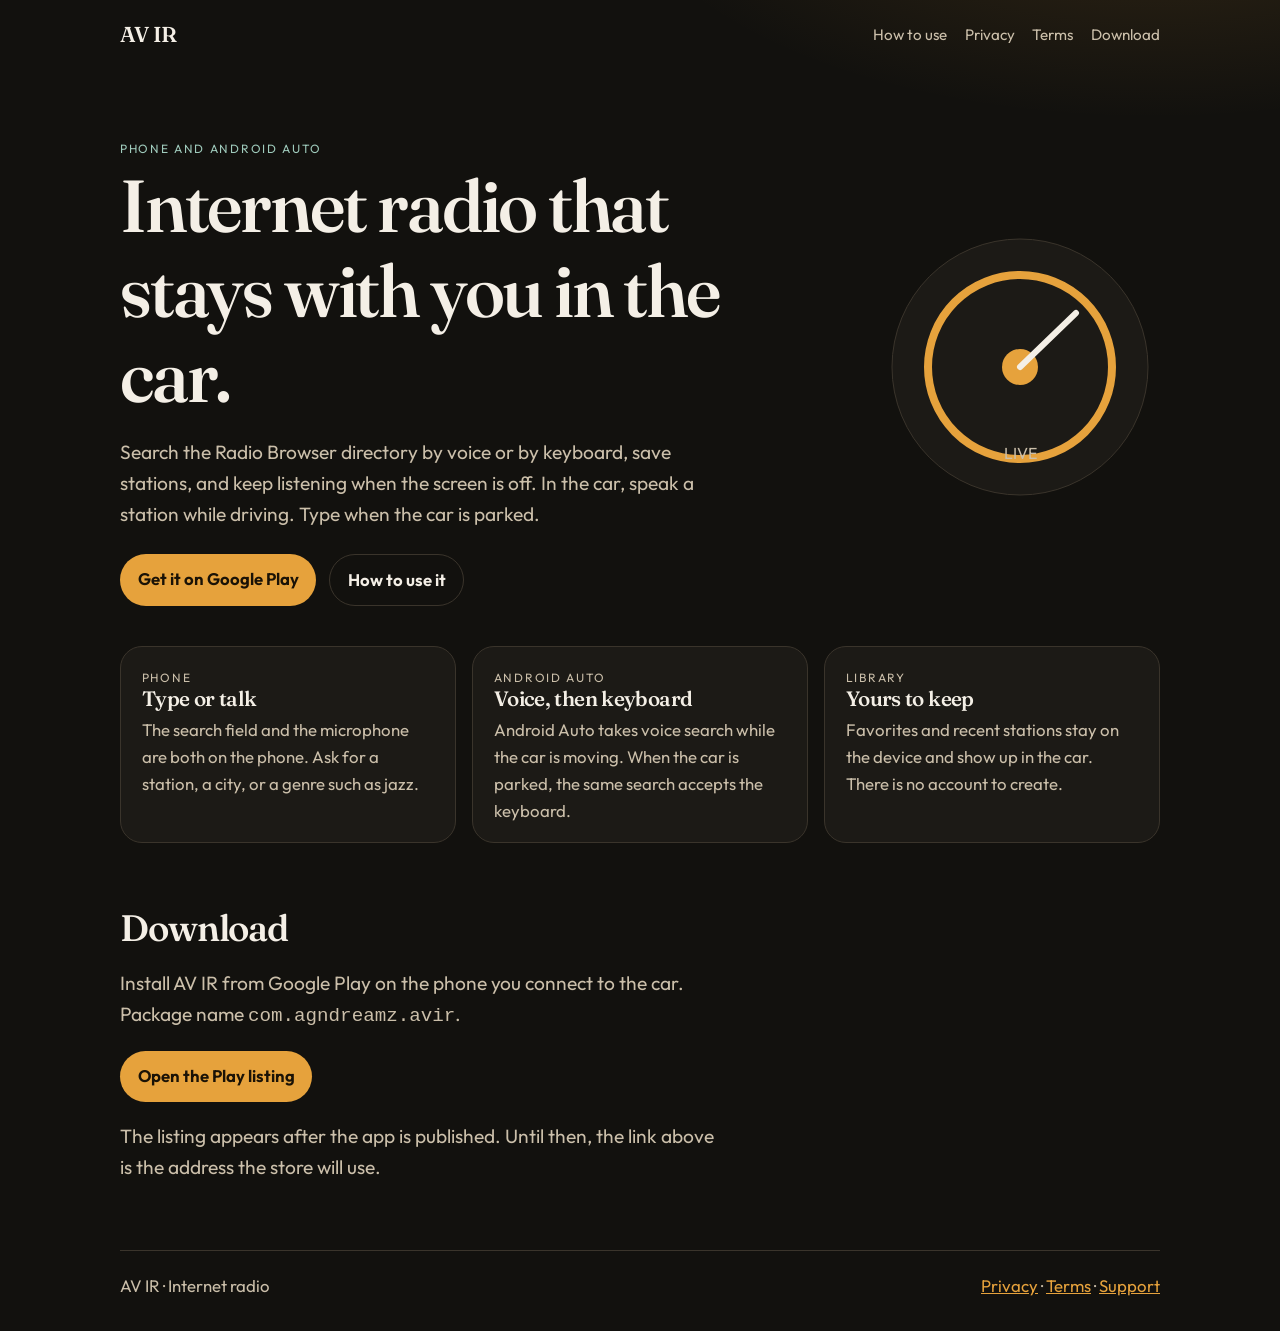
==== index.html @ 22670c3b "Publish the AV IR site. Serve the home, guide, privacy policy, and terms pages without the Android a" ====
<!DOCTYPE html>
<html lang="en">
<head>
  <meta charset="utf-8">
  <meta name="viewport" content="width=device-width, initial-scale=1">
  <title>AV IR — Internet radio for your phone and car</title>
  <meta name="description" content="AV IR plays internet radio on Android and Android Auto. Search by voice or by typing when the car is parked.">
  <meta name="theme-color" content="#12110e">
  <link rel="icon" href="favicon.svg" type="image/svg+xml">
  <link rel="canonical" href="https://agndreamz.github.io/av-ir-website/">
  <link rel="preconnect" href="https://fonts.googleapis.com">
  <link rel="preconnect" href="https://fonts.gstatic.com" crossorigin>
  <link href="https://fonts.googleapis.com/css2?family=Fraunces:opsz,wght@9..144,560&family=Outfit:wght@400;600&display=swap" rel="stylesheet">
  <link rel="stylesheet" href="styles.css">
</head>
<body>
  <div class="wrap">
    <header class="site">
      <a class="brand" href="index.html">AV IR</a>
      <nav>
        <a href="guide.html">How to use</a>
        <a href="privacy.html">Privacy</a>
        <a href="terms.html">Terms</a>
        <a href="#download">Download</a>
      </nav>
    </header>

    <section class="hero">
      <div>
        <p class="kicker">Phone and Android Auto</p>
        <h1>Internet radio that stays with you in the car.</h1>
        <p class="lede">Search the Radio Browser directory by voice or by keyboard, save stations, and keep listening when the screen is off. In the car, speak a station while driving. Type when the car is parked.</p>
        <div class="actions">
          <a class="button" href="https://play.google.com/store/apps/details?id=com.agndreamz.avir">Get it on Google Play</a>
          <a class="button quiet" href="guide.html">How to use it</a>
        </div>
      </div>
      <svg class="dial" viewBox="0 0 280 280" role="img" aria-label="Radio dial">
        <circle cx="140" cy="140" r="128" fill="#1c1a16" stroke="#3a342b"/>
        <circle cx="140" cy="140" r="92" fill="none" stroke="#e6a23c" stroke-width="8"/>
        <circle cx="140" cy="140" r="18" fill="#e6a23c"/>
        <path d="M140 140 L196 86" stroke="#f4efe6" stroke-width="6" stroke-linecap="round"/>
        <text x="140" y="232" text-anchor="middle" fill="#cbbfaa" font-family="Outfit, sans-serif" font-size="16">LIVE</text>
      </svg>
    </section>

    <section class="grid">
      <article class="panel">
        <p class="kicker">Phone</p>
        <h3>Type or talk</h3>
        <p>The search field and the microphone are both on the phone. Ask for a station, a city, or a genre such as jazz.</p>
      </article>
      <article class="panel">
        <p class="kicker">Android Auto</p>
        <h3>Voice, then keyboard</h3>
        <p>Android Auto takes voice search while the car is moving. When the car is parked, the same search accepts the keyboard.</p>
      </article>
      <article class="panel">
        <p class="kicker">Library</p>
        <h3>Yours to keep</h3>
        <p>Favorites and recent stations stay on the device and show up in the car. There is no account to create.</p>
      </article>
    </section>

    <section class="block" id="download">
      <h2>Download</h2>
      <p class="lede">Install AV IR from Google Play on the phone you connect to the car. Package name <code>com.agndreamz.avir</code>.</p>
      <p><a class="button" href="https://play.google.com/store/apps/details?id=com.agndreamz.avir">Open the Play listing</a></p>
      <p class="lede">The listing appears after the app is published. Until then, the link above is the address the store will use.</p>
    </section>

    <footer class="site">
      <span>AV IR · Internet radio</span>
      <span><a href="privacy.html">Privacy</a> · <a href="terms.html">Terms</a> · <a href="https://github.com/agndreamz/av-ir-website/issues">Support</a></span>
    </footer>
  </div>
</body>
</html>
---- styles.css ----
:root {
  --bg: #12110e;
  --raise: #1c1a16;
  --ink: #f4efe6;
  --muted: #cbbfaa;
  --line: #3a342b;
  --amber: #e6a23c;
  --amber-ink: #1a1206;
  --signal: #9fcbbc;
  --max: 1040px;
  --serif: "Fraunces", "Iowan Old Style", Palatino, Georgia, serif;
  --sans: "Outfit", "Avenir Next", "Segoe UI", sans-serif;
}

* { box-sizing: border-box; }

html { scroll-behavior: smooth; }

body {
  margin: 0;
  background:
    radial-gradient(900px 420px at 90% -10%, rgba(230, 162, 60, 0.16), transparent 60%),
    var(--bg);
  color: var(--ink);
  font-family: var(--sans);
  font-size: 1.05rem;
  line-height: 1.6;
}

a { color: var(--amber); }

img { max-width: 100%; }

.wrap {
  width: min(var(--max), calc(100% - 2rem));
  margin: 0 auto;
}

header.site {
  display: flex;
  align-items: center;
  justify-content: space-between;
  padding: 1.1rem 0;
  border-bottom: 1px solid transparent;
}

.brand {
  display: flex;
  align-items: center;
  gap: 0.7rem;
  color: var(--ink);
  text-decoration: none;
  font-family: var(--serif);
  font-weight: 560;
  letter-spacing: -0.03em;
  font-size: 1.35rem;
}

nav { display: flex; gap: 1.1rem; flex-wrap: wrap; }

nav a {
  color: var(--muted);
  text-decoration: none;
  font-size: 0.95rem;
}

nav a:hover { color: var(--ink); }

.hero {
  display: grid;
  grid-template-columns: 1.3fr 0.7fr;
  gap: 2.5rem;
  align-items: center;
  padding: 3.5rem 0 2.5rem;
}

h1, h2, h3 { font-family: var(--serif); font-weight: 560; letter-spacing: -0.03em; line-height: 1.15; }

h1 { font-size: clamp(2.6rem, 6vw, 4.6rem); margin: 0 0 0.8rem; }

h2 { font-size: clamp(1.7rem, 3vw, 2.3rem); margin: 0 0 0.6rem; }

.lede { font-size: 1.2rem; color: var(--muted); max-width: 38rem; }

.actions { display: flex; gap: 0.8rem; flex-wrap: wrap; margin-top: 1.5rem; }

.button {
  display: inline-block;
  background: var(--amber);
  color: var(--amber-ink);
  text-decoration: none;
  padding: 0.75rem 1.1rem;
  border-radius: 999px;
  font-weight: 650;
}

.button.quiet {
  background: transparent;
  color: var(--ink);
  border: 1px solid var(--line);
}

.dial {
  width: min(280px, 100%);
  margin-left: auto;
  aspect-ratio: 1;
}

.panel {
  background: var(--raise);
  border: 1px solid var(--line);
  border-radius: 22px;
  padding: 1.3rem 1.3rem 1.1rem;
}

.grid {
  display: grid;
  grid-template-columns: repeat(3, 1fr);
  gap: 1rem;
  padding-bottom: 3rem;
}

.grid article h3 { margin: 0 0 0.35rem; font-size: 1.3rem; }

.grid p, .steps p { color: var(--muted); margin: 0; }

.kicker {
  color: var(--signal);
  text-transform: uppercase;
  letter-spacing: 0.14em;
  font-size: 0.75rem;
  margin-bottom: 0.4rem;
}

section.block { padding: 1rem 0 3rem; }

ol.steps { margin: 0; padding-left: 1.2rem; }

ol.steps li { margin: 0.8rem 0; }

ol.steps strong { color: var(--ink); }

.policy { max-width: 44rem; padding-bottom: 4rem; }

.policy h1 { font-size: clamp(2.2rem, 4vw, 3.2rem); }

.policy h2 { margin-top: 1.8rem; font-size: 1.5rem; }

.policy p, .policy li { color: var(--muted); }

footer.site {
  border-top: 1px solid var(--line);
  padding: 1.4rem 0 2rem;
  color: var(--muted);
  display: flex;
  justify-content: space-between;
  gap: 1rem;
  flex-wrap: wrap;
}

@media (max-width: 800px) {
  .hero, .grid { grid-template-columns: 1fr; }
  .dial { margin: 0; }
}
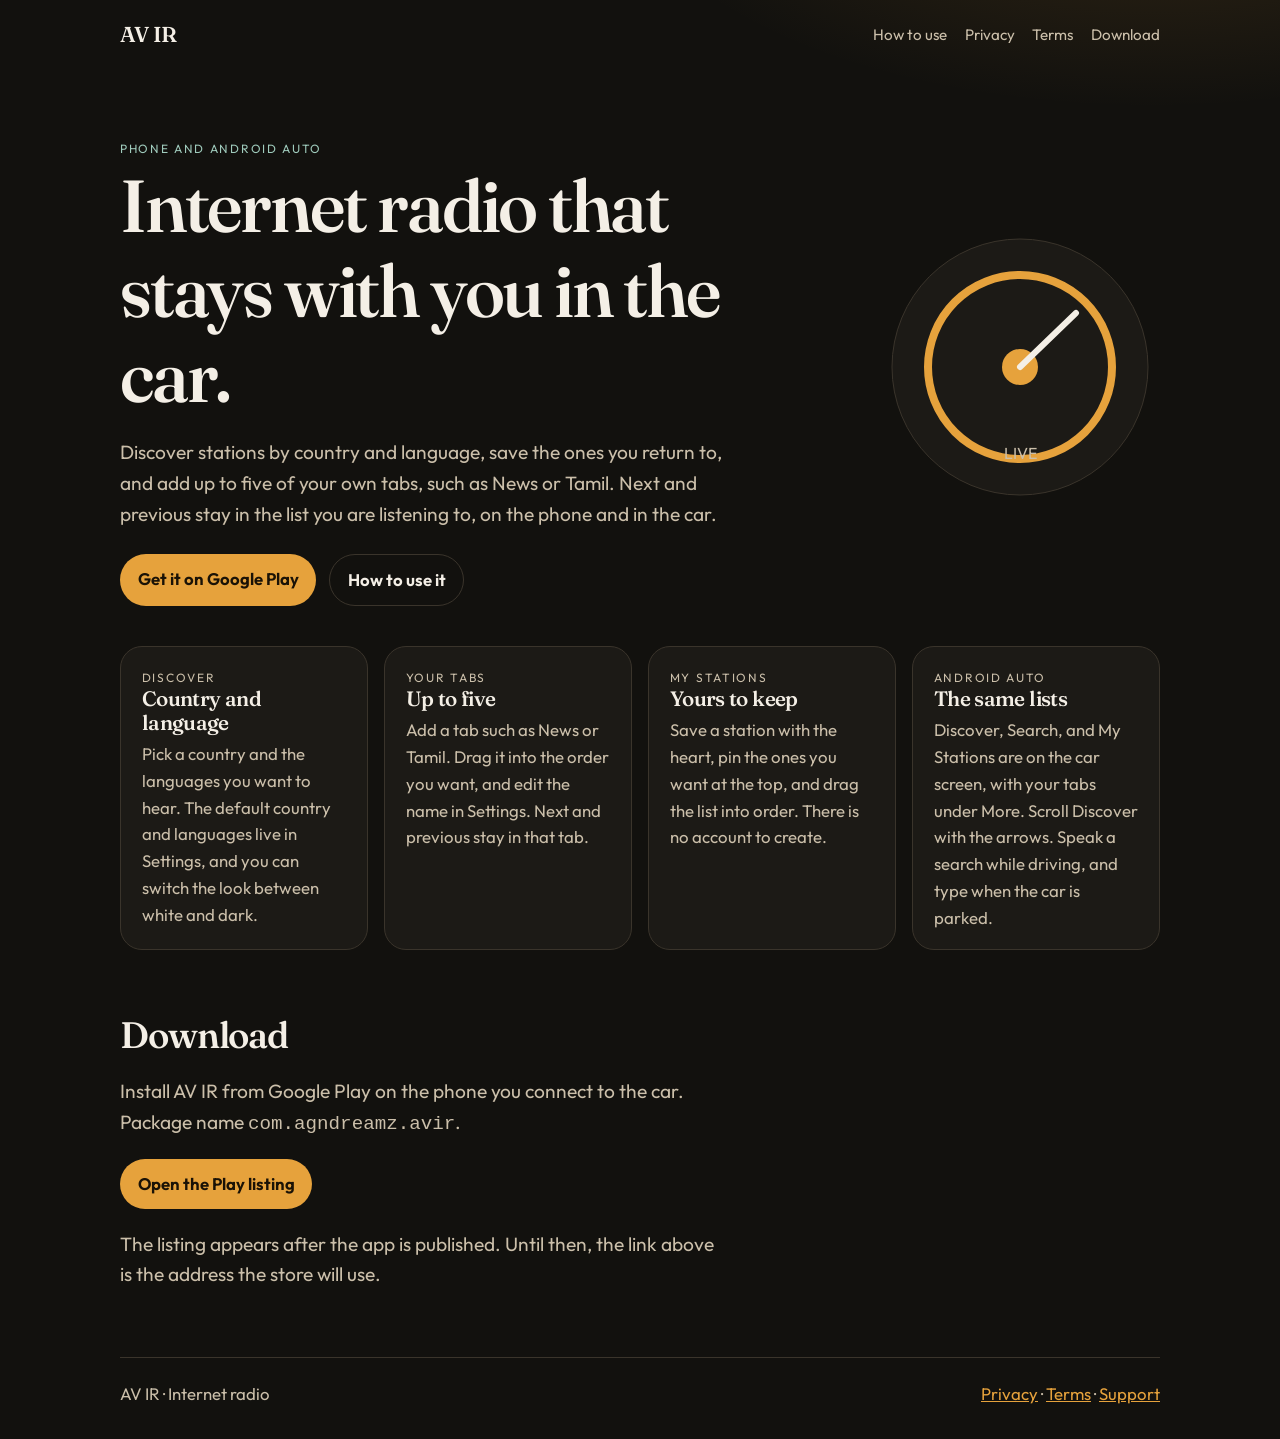
==== commit 88dffbfc: "Describe custom tabs and per-list skip on the public site. Co-authored-by: Cursor <cursoragent@curso" ====
--- a/index.html
+++ b/index.html
@@ -4,7 +4,7 @@
   <meta charset="utf-8">
   <meta name="viewport" content="width=device-width, initial-scale=1">
   <title>AV IR — Internet radio for your phone and car</title>
-  <meta name="description" content="AV IR plays internet radio on Android and Android Auto. Search by voice or by typing when the car is parked.">
+  <meta name="description" content="AV IR plays internet radio on Android and Android Auto. Discover by language, save stations, and keep up to five of your own tabs.">
   <meta name="theme-color" content="#12110e">
   <link rel="icon" href="favicon.svg" type="image/svg+xml">
   <link rel="canonical" href="https://agndreamz.github.io/av-ir-website/">
@@ -29,7 +29,7 @@
       <div>
         <p class="kicker">Phone and Android Auto</p>
         <h1>Internet radio that stays with you in the car.</h1>
-        <p class="lede">Search the Radio Browser directory by voice or by keyboard, save stations, and keep listening when the screen is off. In the car, speak a station while driving. Type when the car is parked.</p>
+        <p class="lede">Discover stations by country and language, save the ones you return to, and add up to five of your own tabs, such as News or Tamil. Next and previous stay in the list you are listening to, on the phone and in the car.</p>
         <div class="actions">
           <a class="button" href="https://play.google.com/store/apps/details?id=com.agndreamz.avir">Get it on Google Play</a>
           <a class="button quiet" href="guide.html">How to use it</a>
@@ -46,19 +46,24 @@
 
     <section class="grid">
       <article class="panel">
-        <p class="kicker">Phone</p>
-        <h3>Type or talk</h3>
-        <p>The search field and the microphone are both on the phone. Ask for a station, a city, or a genre such as jazz.</p>
+        <p class="kicker">Discover</p>
+        <h3>Country and language</h3>
+        <p>Pick a country and the languages you want to hear. The default country and languages live in Settings, and you can switch the look between white and dark.</p>
+      </article>
+      <article class="panel">
+        <p class="kicker">Your tabs</p>
+        <h3>Up to five</h3>
+        <p>Add a tab such as News or Tamil. Drag it into the order you want, and edit the name in Settings. Next and previous stay in that tab.</p>
+      </article>
+      <article class="panel">
+        <p class="kicker">My Stations</p>
+        <h3>Yours to keep</h3>
+        <p>Save a station with the heart, pin the ones you want at the top, and drag the list into order. There is no account to create.</p>
       </article>
       <article class="panel">
         <p class="kicker">Android Auto</p>
-        <h3>Voice, then keyboard</h3>
-        <p>Android Auto takes voice search while the car is moving. When the car is parked, the same search accepts the keyboard.</p>
-      </article>
-      <article class="panel">
-        <p class="kicker">Library</p>
-        <h3>Yours to keep</h3>
-        <p>Favorites and recent stations stay on the device and show up in the car. There is no account to create.</p>
+        <h3>The same lists</h3>
+        <p>Discover, Search, and My Stations are on the car screen, with your tabs under More. Scroll Discover with the arrows. Speak a search while driving, and type when the car is parked.</p>
       </article>
     </section>
 
--- a/styles.css
+++ b/styles.css
@@ -115,7 +115,7 @@
 
 .grid {
   display: grid;
-  grid-template-columns: repeat(3, 1fr);
+  grid-template-columns: repeat(auto-fit, minmax(220px, 1fr));
   gap: 1rem;
   padding-bottom: 3rem;
 }
